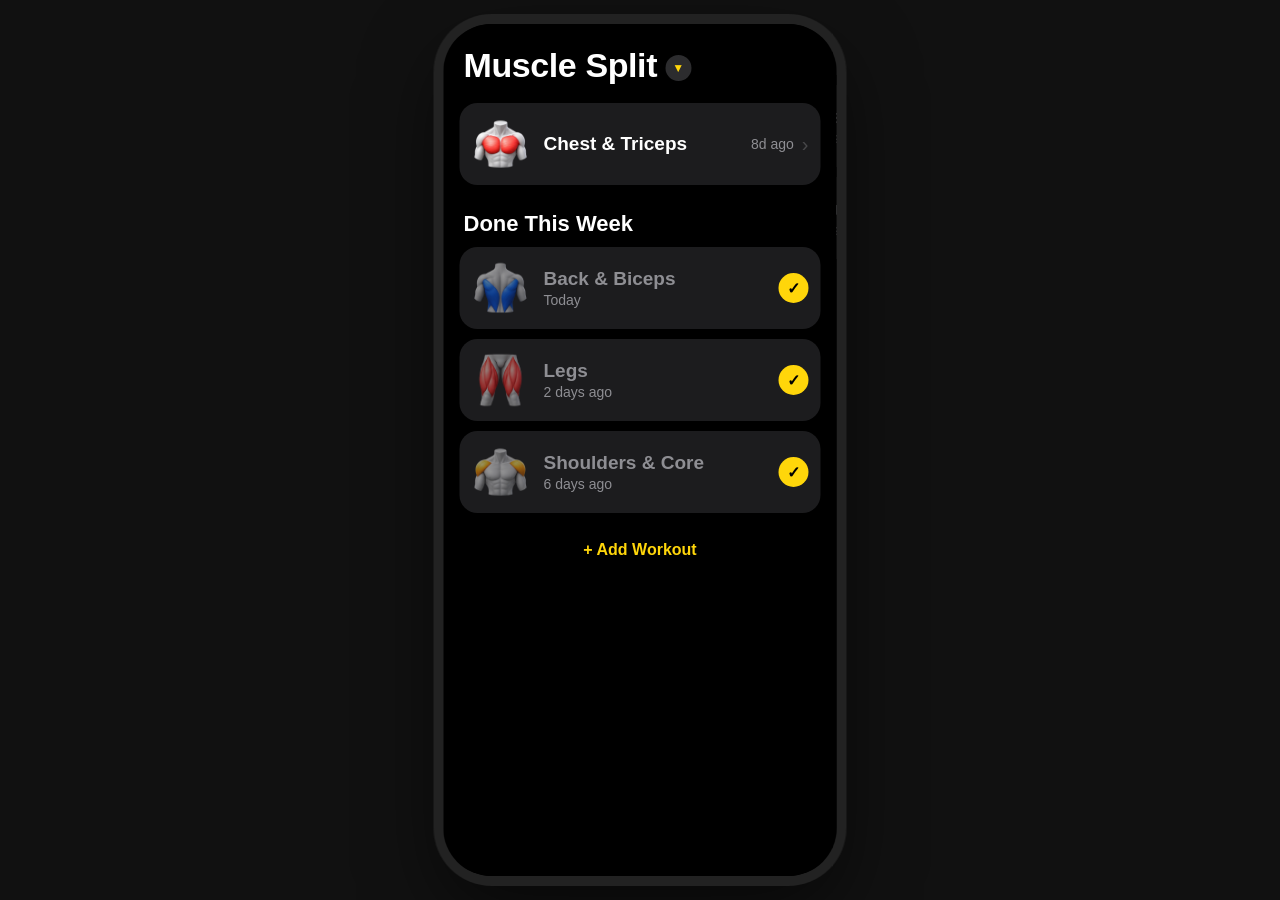
==== index.html @ fd0bdfd0 "Hide Best Set on exercise profile when there are no sets" ====
<!doctype html>
<html lang="en">
<head>
<meta charset="utf-8">
<meta name="viewport" content="width=device-width,initial-scale=1,maximum-scale=1,user-scalable=no,viewport-fit=cover">
<meta name="apple-mobile-web-app-capable" content="yes">
<meta name="mobile-web-app-capable" content="yes">
<meta name="apple-mobile-web-app-status-bar-style" content="black-translucent">
<meta name="apple-mobile-web-app-title" content="Lift">
<meta name="theme-color" content="#000000">
<meta name="format-detection" content="telephone=no">
<title>Lift · Prototype</title>
<link rel="apple-touch-icon" href="icon-180.png">
<link rel="icon" type="image/png" href="icon-192.png">
<link rel="manifest" href="manifest.webmanifest">
<link rel="stylesheet" href="app.css?v=16">
</head>
<body>
<div id="app"></div>
<script src="core.js?v=25"></script>
<script src="app.js?v=17"></script>
</body>
</html>
---- app.css ----
:root{--acc:#ffd60a;--acc15:rgba(255,214,10,.15);--gray:#8e8e93;--card:#1c1c1e;--pill:#2c2c2e;--sep:#38383a;
--sat:env(safe-area-inset-top,0px);--sab:env(safe-area-inset-bottom,0px);--ease:cubic-bezier(.32,.72,0,1)}
html.sim{--sat:54px;--sab:30px}
*{box-sizing:border-box;-webkit-tap-highlight-color:transparent;-webkit-touch-callout:none}
html,body{margin:0;height:100%;background:#000;overflow:hidden;overscroll-behavior:none}
body{font-family:-apple-system,"SF Pro Rounded","SF Pro Display",BlinkMacSystemFont,"Helvetica Neue",Helvetica,Arial,sans-serif;color:#fff;
-webkit-user-select:none;user-select:none;touch-action:manipulation;-webkit-text-size-adjust:100%;-webkit-font-smoothing:antialiased}
input{font:inherit;color:#fff;-webkit-user-select:text;user-select:text;border:0;outline:0;background:transparent;width:100%}
input::placeholder{color:#636366}
#app{position:fixed;inset:0;overflow:hidden;background:#000}
@media (min-width:600px){
  html{--sat:54px;--sab:30px}
  body{background:#111}
  #app{inset:auto;left:50%;top:50%;width:393px;height:852px;transform:translate(-50%,-50%);border-radius:48px;box-shadow:0 0 0 10px #222,0 30px 80px rgba(0,0,0,.6)}
}
[data-a]{cursor:pointer}
.tapf:active,[data-a].fade:active{opacity:.55}
.layer{position:absolute;inset:0;background:#000;overflow:hidden;display:flex;flex-direction:column;will-change:transform}
.layer.push{transform:translateX(100%);transition:transform .42s var(--ease);box-shadow:-10px 0 30px rgba(0,0,0,.5)}
.layer.push.in{transform:none}
.layer.under{transform:translateX(-28%)!important;transition:transform .42s var(--ease)}
.layer.under>.shade{opacity:1}
.layer.back{transition:transform .42s var(--ease)}
.shade{position:absolute;inset:0;background:rgba(0,0,0,.45);opacity:0;pointer-events:none;transition:opacity .42s var(--ease);z-index:50}
.layer.full{transform:translateY(100%);transition:transform .45s var(--ease)}
.layer.full.in{transform:none}
.layer.sheetL,.layer.menuL,.layer.actL{background:transparent}
.dim{position:absolute;inset:0;background:rgba(0,0,0,.6);opacity:0;transition:opacity .35s var(--ease)}
.in>.dim{opacity:1}
.sheet{position:absolute;left:0;right:0;bottom:0;background:var(--card);border-radius:22px 22px 0 0;padding:8px 16px calc(var(--sab) + 22px);
transform:translateY(100%);transition:transform .42s var(--ease);display:flex;flex-direction:column;max-height:calc(100% - var(--sat) - 10px)}
.sheet.tall{top:calc(var(--sat) + 10px)}
.in>.sheet{transform:none}
.sheet.drag{transition:none}
.sbody{flex:1;overflow-y:auto;-webkit-overflow-scrolling:touch;margin:0 -16px;padding:0 16px;overscroll-behavior:contain}
.grab{width:36px;height:5px;border-radius:3px;background:#48484a;margin:0 auto 12px;flex-shrink:0}
.sh{display:flex;justify-content:space-between;align-items:center;font-size:17px;padding:0 4px;flex-shrink:0;min-height:30px}
.sh .c,.sh .d{color:var(--acc);min-width:60px}.sh .d{font-weight:700;text-align:right}.sh .d.off{opacity:.4;pointer-events:none}
.sh .tt{font-weight:700;font-size:18px;text-align:center;flex:1;white-space:nowrap;overflow:hidden;text-overflow:ellipsis;padding:0 6px}
.scroll{flex:1;overflow-y:auto;overflow-x:hidden;-webkit-overflow-scrolling:touch;overscroll-behavior-y:contain}
.wrap{padding:8px 16px 0}
.top{font-size:15px;font-weight:600;color:var(--acc);letter-spacing:.2px;text-transform:uppercase;margin:6px 4px 2px}
.dd{display:inline-flex;align-items:center;gap:8px;font-size:34px;font-weight:800;margin:0 4px 18px;letter-spacing:-.4px}
.dd .chev{width:26px;height:26px;border-radius:13px;background:var(--pill);display:flex;align-items:center;justify-content:center;font-size:12px;color:var(--acc);margin-top:4px;flex-shrink:0}
.sub{color:var(--gray);font-size:15px;margin:2px 4px 18px}
.w{background:var(--card);border-radius:18px;padding:12px;margin-bottom:10px;display:flex;align-items:center;gap:14px;transition:transform .15s,opacity .15s}
.w:active{transform:scale(.98);opacity:.85}
.ic{width:58px;height:58px;border-radius:14px;flex-shrink:0;background:transparent center/contain no-repeat}
.t{flex:1;min-width:0}.n{font-size:19px;font-weight:700}.m{font-size:14px;color:var(--gray);margin-top:2px}
.last{font-size:14px;color:var(--gray);display:flex;align-items:center;gap:8px;white-space:nowrap}.last b{color:#48484a;font-size:20px;font-weight:400}
h2{font-size:22px;font-weight:800;margin:26px 4px 10px}
.done .ic{opacity:.55}.done .n{color:var(--gray)}
.chk{width:30px;height:30px;border-radius:15px;background:var(--acc);color:#000;font-size:16px;font-weight:900;display:flex;align-items:center;justify-content:center;flex-shrink:0}
.empty{color:var(--gray);text-align:center;padding:26px 10px;font-size:15px;background:var(--card);border-radius:18px}
.addw{color:var(--acc);font-size:16px;font-weight:600;text-align:center;padding:18px 0 8px}
.alldone{background:var(--card);border-radius:18px;padding:18px;text-align:center;color:var(--gray);font-size:15px}.alldone b{display:block;color:#fff;font-size:18px;margin-bottom:4px}
/* menu */
.menu{position:absolute;left:16px;width:260px;background:var(--pill);border-radius:14px;overflow:hidden;box-shadow:0 20px 60px rgba(0,0,0,.6);
transform-origin:20% 0;transform:scale(.6);opacity:0;transition:transform .3s var(--ease),opacity .2s}
.in>.menu{transform:none;opacity:1}
.menu .mi{padding:14px 16px;font-size:17px;border-bottom:.5px solid #3a3a3c;display:flex;justify-content:space-between;align-items:center}
.menu .mi:active{background:#3a3a3c}.menu .mi.acc{color:var(--acc)}.menu .mi .ck2{color:var(--acc)}
.menu .mi.sm{font-size:13px;color:#636366;justify-content:center;padding:10px;border:0;border-top:6px solid #1c1c1e}
/* nav */
.nav{display:flex;justify-content:space-between;align-items:center;padding:calc(var(--sat) + 6px) 16px 0;font-size:17px;color:var(--acc);min-height:44px;flex-shrink:0}
.nav .b{font-size:17px;display:flex;align-items:center;gap:4px;max-width:70%;white-space:nowrap;overflow:hidden}.nav .b span{font-size:30px;line-height:1;margin-top:-4px;font-weight:300}
.nav .done{font-weight:700}
.hero{display:flex;flex-direction:column;align-items:center;margin:10px 0 18px}
.hero .big{width:96px;height:96px;border-radius:22px;background:transparent center/contain no-repeat}
.hero .ttl{font-size:28px;font-weight:800;margin-top:10px;letter-spacing:-.3px;text-align:center;padding:0 16px}
.hero .meta{color:var(--gray);font-size:15px;margin-top:4px}
.list{background:var(--card);border-radius:18px;margin:0 16px;overflow:hidden}
.ex{display:flex;align-items:center;gap:12px;padding:11px 14px;border-bottom:.5px solid var(--sep);background:var(--card);position:relative}.ex:last-child{border:0}
.ex .ic{width:44px;height:44px;border-radius:10px}
.ex .n{font-size:17px;font-weight:600;white-space:nowrap;overflow:hidden;text-overflow:ellipsis}.ex .m{font-size:14px;color:var(--gray);margin-top:2px;white-space:nowrap;overflow:hidden;text-overflow:ellipsis}
.sect{font-size:13px;color:var(--gray);text-transform:uppercase;letter-spacing:.3px;margin:0 30px 8px}
.tg{display:flex;align-items:center;justify-content:space-between;margin:0 30px 8px}
.tg .sect{margin:0}.tg .nw{margin-left:auto}.nw{font-size:12px;font-weight:800;color:#000;background:var(--acc);padding:3px 8px;border-radius:8px;letter-spacing:.4px}
.ex .tv{font-size:16px;font-weight:700;margin-top:3px;font-variant-numeric:tabular-nums;white-space:nowrap}.ex .tv b{color:var(--acc)}.ex .tv.pl{color:#c7c7cc}
.chip{background:var(--acc15);color:var(--acc);font-size:13px;font-weight:700;padding:5px 9px;border-radius:9px;white-space:nowrap;flex-shrink:0}
.chip.g{background:var(--pill);color:var(--gray)}
.bottombar{position:absolute;left:0;right:0;bottom:0;padding:24px 16px calc(var(--sab) + 12px);background:linear-gradient(transparent,#000 40%);pointer-events:none}
.bottombar>*{pointer-events:auto}
.start{height:56px;border-radius:28px;background:var(--acc);color:#000;font-size:19px;font-weight:800;display:flex;align-items:center;justify-content:center;gap:8px;transition:transform .15s}
.start:active{transform:scale(.97);opacity:.85}
.start.ghost{background:var(--pill);color:var(--acc)}
.spacer{height:calc(var(--sab) + 110px)}
.emptyl{padding:22px 14px;color:var(--gray);text-align:center;font-size:15px}
/* edit */
.badge{position:relative;overflow:hidden}.badge:after{content:"Edit";position:absolute;bottom:0;left:0;right:0;height:24px;background:rgba(0,0,0,.55);color:#fff;font-size:12px;font-weight:600;display:flex;align-items:center;justify-content:center}
.field{margin:14px 16px 0;width:calc(100% - 32px);background:var(--card);border-radius:12px;padding:12px 14px;font-size:22px;font-weight:700;text-align:center}
.minus{width:22px;height:22px;border-radius:11px;background:#ff3b30;color:#fff;font-weight:900;display:flex;align-items:center;justify-content:center;font-size:18px;line-height:1;flex-shrink:0;transition:transform .2s}
.minus.rot{transform:rotate(-90deg)}
.pill{background:var(--pill);border-radius:9px;padding:6px 10px;font-size:15px;font-weight:600;color:#fff;white-space:nowrap;flex-shrink:0}
.grip{color:#636366;font-size:22px;padding:6px 2px 6px 8px;margin:-6px -4px -6px 0;touch-action:none;flex-shrink:0}
.delb{background:#ff3b30;color:#fff;font-weight:600;font-size:15px;padding:7px 12px;border-radius:9px;flex-shrink:0}
.add{display:flex;align-items:center;gap:12px;padding:14px;color:var(--acc);font-size:17px;font-weight:600}
.plus{width:22px;height:22px;border-radius:11px;background:var(--acc);color:#000;font-weight:900;display:flex;align-items:center;justify-content:center;font-size:18px;flex-shrink:0}
.del{text-align:center;color:#ff453a;font-size:17px;margin:22px 0 0;padding:8px}
.rowv{display:flex;justify-content:space-between;align-items:center;padding:14px;font-size:17px}.rowv .v{color:var(--gray)}
.dragging{z-index:5;box-shadow:0 10px 30px rgba(0,0,0,.6);background:#2c2c2e!important;transition:none!important}
.shift{transition:transform .2s var(--ease)}
/* wheels */
.wheels{position:relative;display:flex;justify-content:center;align-items:center;gap:14px;margin-top:44px;height:200px;flex-shrink:0}
.band{position:absolute;left:0;right:0;top:50%;height:40px;transform:translateY(-50%);background:var(--pill);border-radius:10px;pointer-events:none}
.col{position:relative;text-align:center;width:70px;height:200px}
.col .lab{font-size:13px;color:var(--gray);text-transform:uppercase;letter-spacing:.3px;position:absolute;top:-26px;left:-10px;right:-10px;white-space:nowrap}
.wh{height:200px;overflow-y:scroll;scroll-snap-type:y mandatory;-webkit-overflow-scrolling:touch;scrollbar-width:none;position:relative;
-webkit-mask-image:linear-gradient(transparent,#000 30%,#000 70%,transparent);mask-image:linear-gradient(transparent,#000 30%,#000 70%,transparent)}
.wh::-webkit-scrollbar{display:none}
.wh .pad{height:80px}
.wh .v{height:40px;line-height:40px;font-size:22px;color:#636366;scroll-snap-align:center;transition:color .1s}.wh .v.s{color:#fff;font-size:26px;font-weight:700}
.x{position:relative;font-size:24px;font-weight:700;color:var(--gray)}
.vary{text-align:center;color:var(--gray);font-size:15px;margin-top:22px}.vary span{color:var(--acc)}
.setl{background:var(--pill);border-radius:14px;margin-top:18px;overflow:hidden}
.sr{display:flex;align-items:center;justify-content:space-between;padding:12px 14px;border-bottom:.5px solid #3a3a3c;font-size:17px}.sr:last-child{border:0}
.sr .k{color:var(--gray);width:56px}.sr .rv{flex:1;font-weight:700;font-size:19px}.sr .rv small{color:var(--gray);font-weight:500;font-size:14px;margin-left:4px}
.stp{display:flex;background:#3a3a3c;border-radius:9px;overflow:hidden;flex-shrink:0}.stp div{width:44px;height:32px;display:flex;align-items:center;justify-content:center;font-size:20px;color:#fff}.stp div:first-child{border-right:.5px solid #545458}.stp div:active{background:#545458}
.addset{color:var(--acc);font-weight:600;font-size:17px;padding:12px 14px;display:flex;justify-content:space-between}.addset .rm{color:#ff453a}
/* groups */
.seg{display:flex;background:var(--pill);border-radius:10px;padding:2px;margin:18px 0 14px;flex-shrink:0}.seg div{flex:1;text-align:center;padding:7px 0;font-size:14px;font-weight:600;color:#fff;border-radius:8px;transition:background .2s}.seg .on{background:#636366}
.seg.y{border-radius:11px;padding:3px;margin:0}.seg.y div{padding:9px 0;font-size:15px;border-radius:9px}.seg.y .on{background:var(--acc);color:#000}
.grp{background:var(--pill);border-radius:14px;overflow:hidden;margin-bottom:12px}
.gr{display:flex;align-items:center;justify-content:space-between;padding:11px 14px;border-bottom:.5px solid #3a3a3c;font-size:17px;min-height:48px;gap:10px}.gr:last-child{border:0}
.gr .v2{display:flex;align-items:center;gap:10px;font-weight:700}
.gr .sel,.gr .v{color:var(--gray);font-weight:500;text-align:right}
.gr .tk{color:var(--acc);font-weight:800}
.gr.ro span:last-child{color:#fff;font-weight:600}
.hint{font-size:13px;color:var(--gray);margin:2px 6px 0;line-height:1.35}.hint b{color:#fff;font-weight:600}
.gl{font-size:13px;color:var(--gray);text-transform:uppercase;letter-spacing:.3px;margin:14px 6px 6px}
/* icon grid */
.grid{display:grid;grid-template-columns:repeat(4,1fr);gap:12px 10px;margin-top:20px;padding-bottom:10px}
.cell{text-align:center}.cell .im{width:70px;height:70px;border-radius:16px;margin:0 auto;background:transparent center/contain no-repeat;border:3px solid transparent}
.cell.on .im{border-color:var(--acc);box-shadow:0 0 0 2px #1c1c1e inset}
.cell .lb{font-size:11.5px;color:var(--gray);margin-top:4px;font-weight:600}.cell.on .lb{color:var(--acc)}
/* add exercise */
.srch{margin-top:16px;background:var(--pill);border-radius:11px;padding:8px 12px;color:var(--gray);font-size:17px;display:flex;gap:8px;align-items:center;flex-shrink:0}
.srch input{font-size:17px}.srch .clr{color:#636366;font-size:16px}
.chips,.chips2{display:flex;gap:8px;margin:12px -16px 6px -16px;padding:0 16px;overflow-x:auto;white-space:nowrap;scrollbar-width:none;flex-shrink:0}
.chips::-webkit-scrollbar,.chips2::-webkit-scrollbar{display:none}
.chips span{background:var(--pill);padding:7px 13px;border-radius:16px;font-size:14px;font-weight:600;flex-shrink:0}.chips .on{background:var(--acc);color:#000}
.chips2{margin-top:0;margin-bottom:4px}
.chips2 span{border:1px solid #3a3a3c;padding:5px 11px;border-radius:14px;font-size:13px;font-weight:600;color:#c7c7cc;flex-shrink:0}.chips2 .on{border-color:var(--acc);color:var(--acc)}
.el{background:var(--pill);border-radius:14px;overflow:hidden}
.er{display:flex;align-items:center;gap:12px;padding:7px 12px;border-bottom:.5px solid #3a3a3c}.er:last-child{border:0}
.er:active{background:#3a3a3c}
.er .im{width:40px;height:40px;border-radius:9px;background:transparent center/contain no-repeat;flex-shrink:0}
.er .nm{flex:1;font-size:16px;font-weight:600;min-width:0}.er .nm small{display:block;font-size:13px;color:var(--gray);font-weight:500;margin-top:1px}
.ad{width:28px;height:28px;border-radius:14px;border:2px solid #48484a;color:var(--gray);font-weight:900;display:flex;align-items:center;justify-content:center;font-size:20px;flex-shrink:0;transition:all .15s}
.ad.on{border-color:var(--acc);color:var(--acc);font-size:15px}
.adw{padding:8px;margin:-8px}
.cust{color:var(--acc);font-weight:600;font-size:16px;text-align:center;margin-top:16px;padding:6px}
/* profile */
.pimg{width:200px;height:200px;border-radius:32px;margin:6px auto 0;background:transparent center/contain no-repeat;flex-shrink:0}
.pt{text-align:center;font-size:28px;font-weight:800;margin-top:14px;padding:0 16px}
.tags{display:flex;gap:6px;justify-content:center;margin-top:8px;flex-wrap:wrap;padding:0 16px}.tags span{background:var(--pill);padding:5px 11px;border-radius:12px;font-size:13px;font-weight:600;color:#c7c7cc}
.cards{display:flex;gap:10px;margin:20px 16px 0}.cd{flex:1;background:var(--card);border-radius:18px;padding:12px 14px}
.cd .l{font-size:13px;color:var(--gray);font-weight:600}.cd .v{font-size:24px;font-weight:800;margin-top:4px;color:var(--acc)}.cd .v small{font-size:14px;color:var(--gray)}
.hist .ex{padding:12px 14px}.hist .n{font-size:16px}.hist .m{margin:0;font-variant-numeric:tabular-nums}
.star{font-size:28px;color:#fff;line-height:1;padding:4px}.star.off{color:#636366}
/* custom ex */
.ph2{width:120px;height:120px;border-radius:26px;margin:16px auto 0;background:#1c1c1e center/cover no-repeat;flex-shrink:0;position:relative}
.nf{margin:16px 0 0;background:var(--pill);border-radius:12px;padding:12px 14px;font-size:20px;font-weight:700;text-align:center}
.nf input{text-align:center}
.ex2{display:flex;align-items:center;gap:12px;padding:10px 14px;border-bottom:.5px solid #3a3a3c;background:var(--pill);position:relative}.ex2:last-child{border:0}
.ex2 .im{width:44px;height:44px;border-radius:10px;background:transparent center/contain no-repeat;flex-shrink:0}.ex2 .nm{flex:1;font-size:17px;font-weight:600;min-width:0}.ex2 .nm small{display:block;font-size:13px;color:var(--gray);font-weight:500}
.gen{text-align:center;color:var(--gray);font-size:15px;margin-top:22px;padding:6px}.gen span{color:var(--acc)}
.q{font-size:17px;font-weight:700;margin:20px 4px 8px}
.intro{color:var(--gray);font-size:15px;text-align:center;margin:10px 20px 0}
.sheet .start{margin-top:26px;flex-shrink:0}
/* live */
.tb{display:flex;justify-content:space-between;align-items:center;padding:calc(var(--sat) + 6px) 16px 0;flex-shrink:0}
.endb{background:#3a1a1a;color:#ff453a;font-weight:700;font-size:15px;padding:7px 16px;border-radius:16px}
.tm{font-size:15px;color:var(--gray);font-weight:600}
.elab{font-size:13px;color:var(--gray);text-transform:uppercase;letter-spacing:.3px;margin:10px 22px -4px;font-weight:600}
.clock{font-size:56px;font-weight:800;color:var(--acc);font-variant-numeric:tabular-nums;margin:6px 20px 0;letter-spacing:-1px}
.wn{font-size:17px;color:var(--gray);margin:0 20px 16px;font-weight:600}
.cur{background:var(--card);border-radius:18px;margin:0 16px 10px;padding:14px}
.ch{display:flex;align-items:center;gap:12px;margin-bottom:10px}.ch .ic{width:44px;height:44px;border-radius:10px}
.ch .n{font-size:19px;font-weight:700}.ch .m{font-size:13px;color:var(--gray);margin-top:2px}
.st{display:flex;align-items:center;padding:4px 6px;border-radius:12px;font-size:17px;transition:background .2s}
.st .k{width:52px;color:var(--gray);font-weight:600}.st .val{flex:1;font-weight:700;font-variant-numeric:tabular-nums;padding:9px 0}.st .val small{color:var(--gray);font-weight:500;font-size:14px}
.st.on{background:var(--pill)}
.ckw{padding:6px;margin:-6px}
.ck{width:32px;height:32px;border-radius:16px;border:2px solid #48484a;transition:all .15s}
.ck.y{background:var(--acc);border-color:var(--acc);color:#000;font-weight:900;display:flex;align-items:center;justify-content:center;font-size:16px}
.ck.go{border-color:var(--acc)}
.ck:active{transform:scale(.88)}
.st.dn .val{color:var(--gray)}
.up{color:var(--acc);font-size:13px;font-weight:700;margin-left:6px}.dn2{color:#ff9f0a;font-size:13px;font-weight:700;margin-left:6px}
.acc{color:var(--acc)}
.row2{background:var(--card);border-radius:18px;margin:0 16px 10px;padding:12px 14px;display:flex;align-items:center;gap:12px}
.row2:active{opacity:.7}
.row2 .ic{width:40px;height:40px;border-radius:10px}.row2 .n{font-size:17px;font-weight:600}.row2 .m{font-size:13px;color:var(--gray);font-variant-numeric:tabular-nums}
.row2.fin .n{color:var(--gray)}.row2.fin .ic{opacity:.55}
.row2 .chk{width:26px;height:26px;font-size:14px}
.rest{position:absolute;left:16px;right:16px;bottom:calc(var(--sab) + 10px);height:64px;border-radius:20px;background:#1c1c1e;display:flex;align-items:center;padding:0 16px;gap:12px;overflow:hidden;
box-shadow:0 -6px 30px rgba(0,0,0,.7);transform:translateY(140%);transition:transform .4s var(--ease);border:.5px solid #2c2c2e}
.rest.on{transform:none}
.rest .bar{position:absolute;left:0;top:0;bottom:0;width:100%;background:rgba(255,214,10,.14);transition:width .25s linear}
.rest .rl{position:relative;flex:1;font-size:15px;color:var(--gray);font-weight:600}.rest .rl b{display:block;color:#fff;font-size:24px;font-variant-numeric:tabular-nums}
.rest .sk{position:relative;background:#2c2c2e;padding:8px 14px;border-radius:14px;font-weight:600;font-size:15px}
.big2{display:flex;gap:12px;margin-top:22px}
.bx{flex:1;background:var(--pill);border-radius:16px;padding:12px 10px 14px;text-align:center}
.bx .l{font-size:13px;color:var(--gray);text-transform:uppercase;letter-spacing:.3px}
.bx .num{font-size:44px;font-weight:800;font-variant-numeric:tabular-nums;margin:4px 0}.bx .num small{font-size:17px;color:var(--gray);font-weight:600}
.bx .pm{display:flex;gap:8px;justify-content:center}.bx .pm div{width:56px;height:38px;border-radius:12px;background:#3a3a3c;display:flex;align-items:center;justify-content:center;font-size:22px}.bx .pm div:active{background:#545458}
.bx .was{font-size:13px;color:var(--acc);font-weight:600;margin-top:8px;min-height:16px}.bx .was.same{color:var(--gray)}
.log{margin-top:18px;height:54px;border-radius:27px;background:var(--acc);color:#000;font-size:18px;font-weight:800;display:flex;align-items:center;justify-content:center;flex-shrink:0}
.log:active{opacity:.8}
/* action sheet */
.act{position:absolute;left:8px;right:8px;bottom:calc(var(--sab) + 8px);transform:translateY(120%);transition:transform .38s var(--ease)}
.in>.act{transform:none}
.act .ag{background:rgba(44,44,46,.97);border-radius:14px;overflow:hidden;margin-bottom:8px}
.act .ah{padding:14px 16px;text-align:center;color:var(--gray);font-size:13px;border-bottom:.5px solid #48484a;line-height:1.35}.act .ah b{display:block;font-size:14px;color:#c7c7cc;margin-bottom:2px}
.act .ab{padding:17px;text-align:center;font-size:19px;color:var(--acc);border-bottom:.5px solid #48484a}.act .ab:last-child{border:0}
.act .ab:active{background:#3a3a3c}.act .ab.red{color:#ff453a}.act .ab.bold{font-weight:700}.act .ab.dis{color:#48484a;pointer-events:none}
.act .ab.cancel{font-weight:700;background:#2c2c2e;border-radius:14px}
.toast{position:absolute;left:50%;top:calc(var(--sat) + 10px);transform:translate(-50%,-150%);background:#2c2c2e;color:#fff;padding:10px 16px;border-radius:20px;font-size:15px;font-weight:600;z-index:999;transition:transform .4s var(--ease);white-space:nowrap;box-shadow:0 10px 30px rgba(0,0,0,.5)}
.toast.on{transform:translate(-50%,0)}.toast b{color:var(--acc)}
.layer.fadeL{opacity:0;transition:opacity .25s ease}.layer.fadeL.in{opacity:1}
.plan-top{padding-top:calc(var(--sat) + 22px)}
.ph2 input{position:absolute;inset:0;opacity:0}
.ph2:after{content:"Change";position:absolute;bottom:0;left:0;right:0;height:26px;background:rgba(0,0,0,.55);color:#fff;font-size:12px;font-weight:600;display:flex;align-items:center;justify-content:center;border-radius:0 0 26px 26px}
.sheet .sbody .start{margin-top:22px}
.ex .t{min-width:0}
.hint.c{text-align:center;margin-top:10px}
.live-done{margin:6px 16px 10px;text-align:center;color:var(--gray);font-size:15px}
.ex.ed .n{white-space:normal;font-size:16px;line-height:1.2;overflow-wrap:anywhere}
.ex.ed .m{white-space:normal;font-size:13px;line-height:1.2}
.ex.ed .pill{flex-shrink:0}

/* target list: one card, taller rows */
.list.tgt .ex{padding:16px;gap:14px}
.list.tgt .ex .ic{width:56px;height:56px;border-radius:13px}
.list.tgt .ex .n{font-size:18px}
.list.tgt .ex .tv{font-size:16px;margin-top:6px;color:var(--gray);font-weight:400}.list.tgt .ex .tv b{font-weight:600}

/* exercise demo video (profile) */
.pimg{position:relative}
.pimg video{position:absolute;inset:0;width:100%;height:100%;opacity:0;pointer-events:none;z-index:0}
.pimg canvas.dcv{position:absolute;inset:0;width:100%;height:100%;opacity:0;pointer-events:none;background:transparent;z-index:1;-webkit-touch-callout:none;-webkit-user-select:none;user-select:none}
.pimg.playing{background-image:none!important}
.pimg.playing canvas.dcv{opacity:1;pointer-events:auto;cursor:pointer}
.dplay{position:absolute;right:8px;bottom:8px;width:36px;height:36px;border-radius:50%;background:rgba(60,60,64,.62);-webkit-backdrop-filter:blur(14px);backdrop-filter:blur(14px);display:flex;align-items:center;justify-content:center;cursor:pointer;z-index:3;pointer-events:auto;touch-action:manipulation;-webkit-tap-highlight-color:transparent;transition:transform .12s,background .12s}
.dplay:active{transform:scale(.9);background:rgba(90,90,94,.7)}
.dplay svg{width:18px;height:18px;fill:#fff;pointer-events:none}
.dplay .i-pause{display:none}
.pimg.playing .dplay .i-play{display:none}.pimg.playing .dplay .i-pause{display:block}
.dplay .i-play{margin-left:2px}
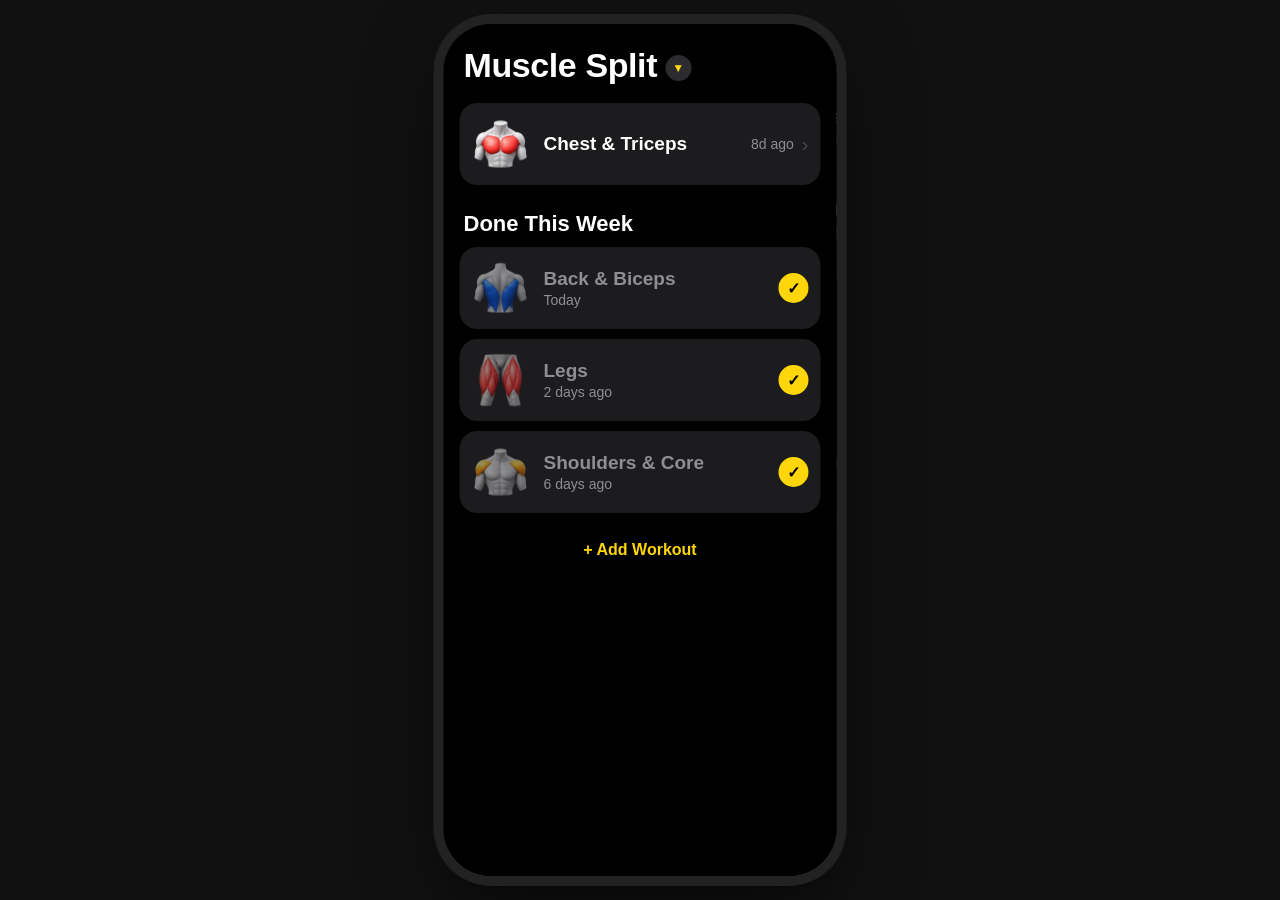
==== commit ea3dd255: "Shorten empty history text to 'No history yet'" ====
--- a/index.html
+++ b/index.html
@@ -18,6 +18,6 @@
 <body>
 <div id="app"></div>
 <script src="core.js?v=25"></script>
-<script src="app.js?v=17"></script>
+<script src="app.js?v=18"></script>
 </body>
 </html>
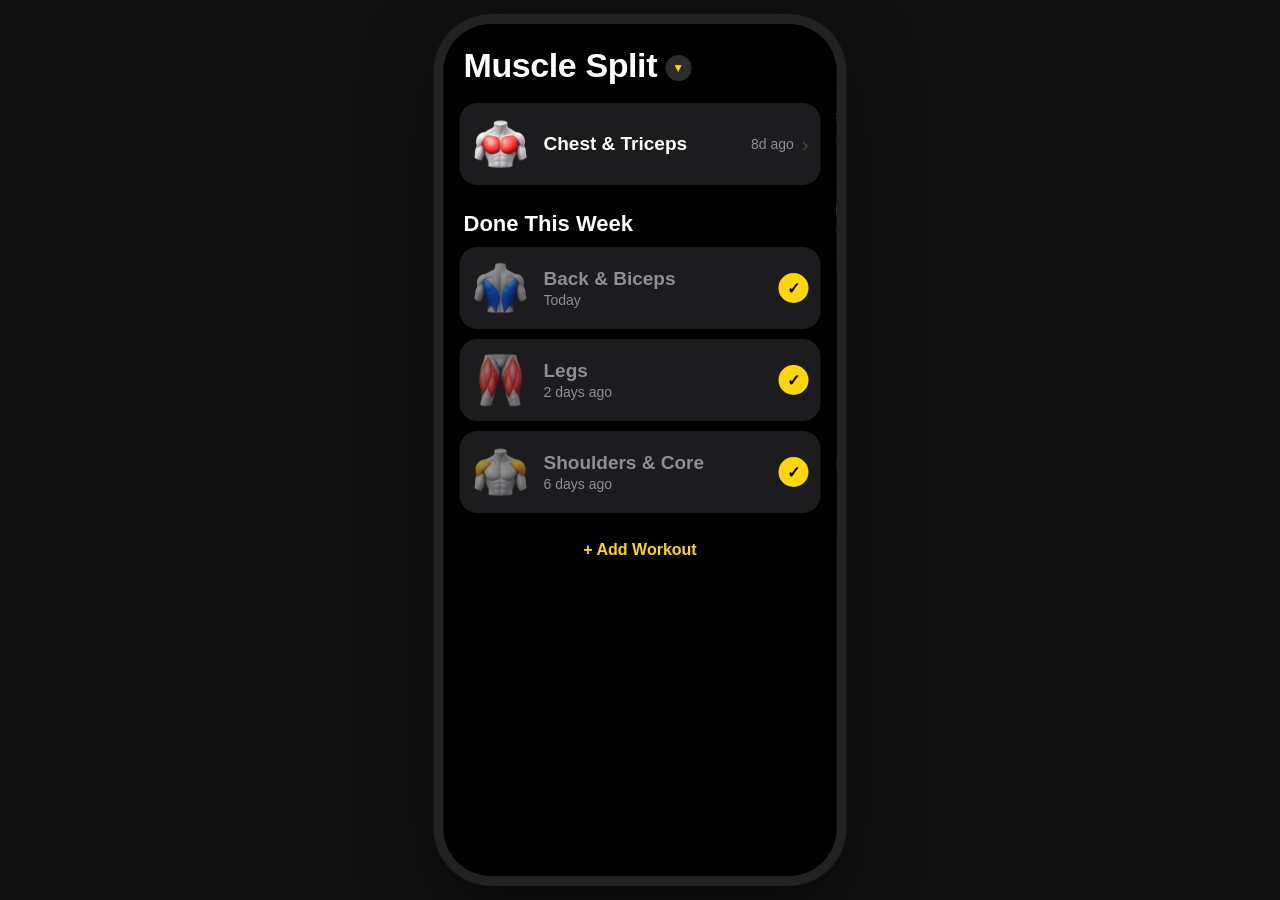
==== commit ce5ee25b: "Rename Target to Goal" ====
--- a/index.html
+++ b/index.html
@@ -18,6 +18,6 @@
 <body>
 <div id="app"></div>
 <script src="core.js?v=25"></script>
-<script src="app.js?v=18"></script>
+<script src="app.js?v=19"></script>
 </body>
 </html>
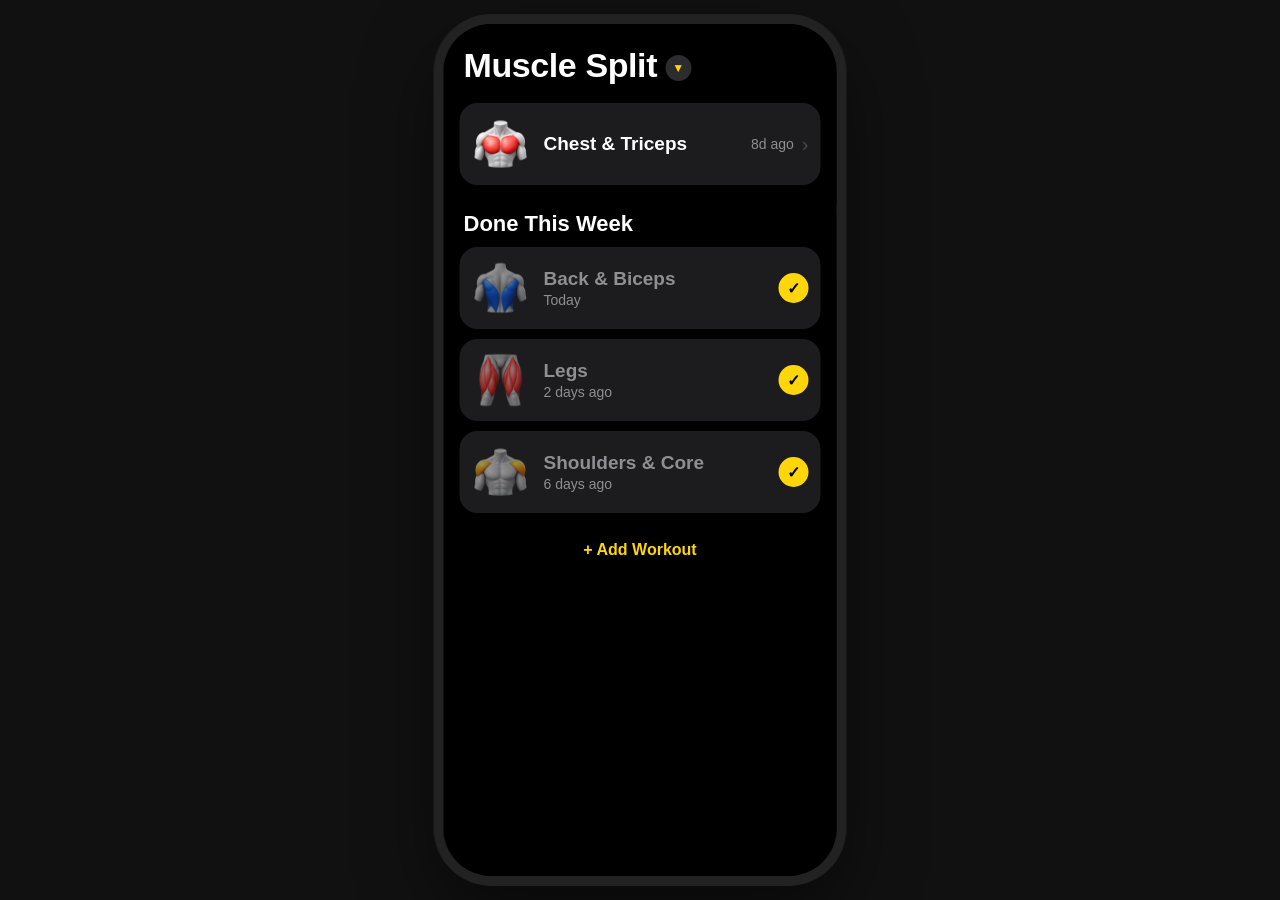
==== commit 54073d6f: "Done row + View Log edit mode; GOAL badge on done workouts" ====
--- a/index.html
+++ b/index.html
@@ -13,11 +13,11 @@
 <link rel="apple-touch-icon" href="icon-180.png">
 <link rel="icon" type="image/png" href="icon-192.png">
 <link rel="manifest" href="manifest.webmanifest">
-<link rel="stylesheet" href="app.css?v=16">
+<link rel="stylesheet" href="app.css?v=17">
 </head>
 <body>
 <div id="app"></div>
-<script src="core.js?v=25"></script>
-<script src="app.js?v=19"></script>
+<script src="core.js?v=26"></script>
+<script src="app.js?v=20"></script>
 </body>
 </html>
--- a/app.css
+++ b/app.css
@@ -248,3 +248,8 @@
 .dplay .i-pause{display:none}
 .pimg.playing .dplay .i-play{display:none}.pimg.playing .dplay .i-pause{display:block}
 .dplay .i-play{margin-left:2px}
+.grp.dnrow{margin:0 16px 18px}
+.dl{display:flex;align-items:center;gap:10px;font-weight:600}.dl .chk{width:22px;height:22px;font-size:12px}
+.tb.lg,.tbar.lg{display:grid;grid-template-columns:1fr auto 1fr;align-items:center}
+.lg .tm{color:#fff;font-size:17px;font-weight:700}.lg .fade{color:var(--acc);font-size:17px}.lg .logd{justify-self:end;font-weight:700}
+.elab.lg{margin:16px 22px 12px}
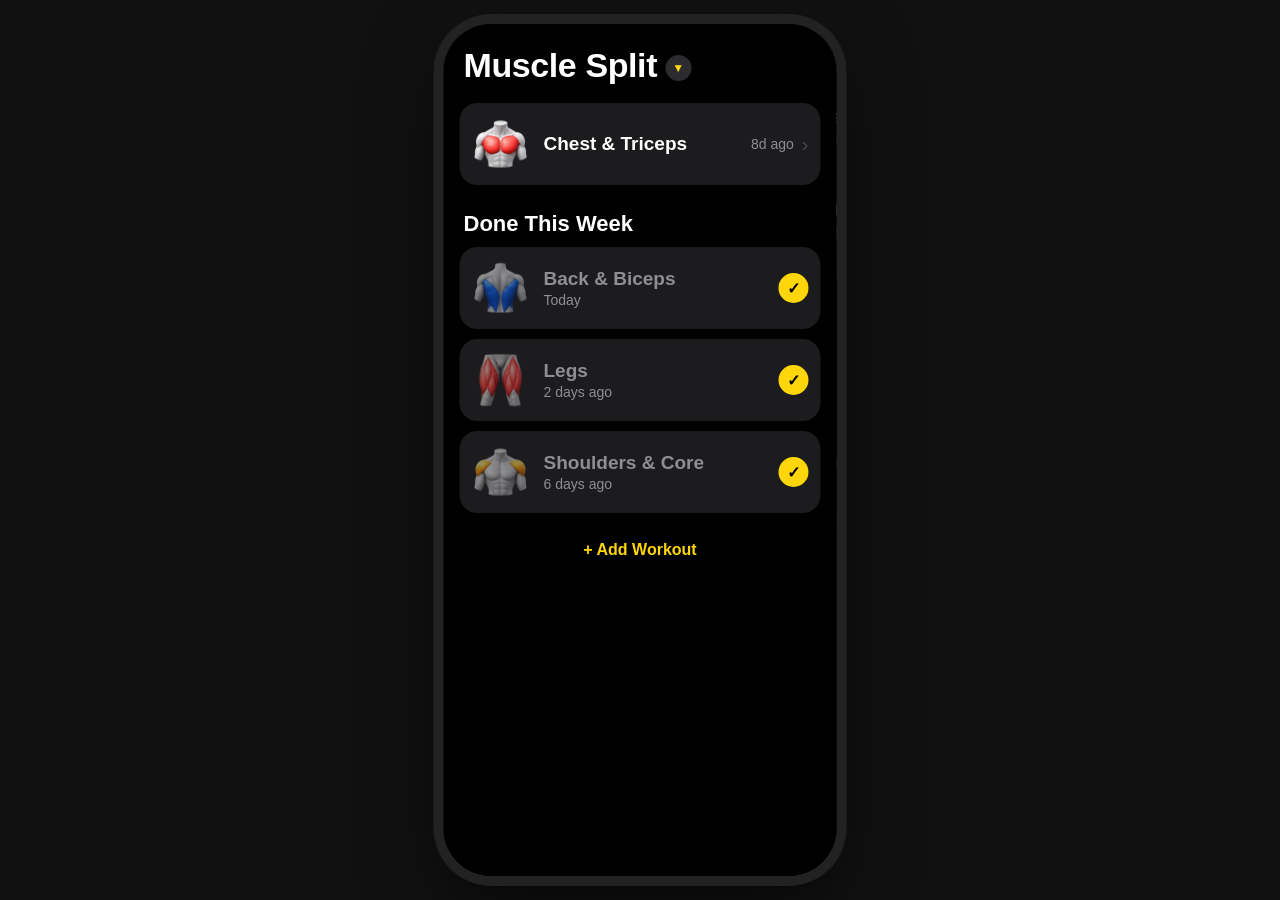
==== commit 9b162ef5: "Make Done row more subtle and muted" ====
--- a/index.html
+++ b/index.html
@@ -13,7 +13,7 @@
 <link rel="apple-touch-icon" href="icon-180.png">
 <link rel="icon" type="image/png" href="icon-192.png">
 <link rel="manifest" href="manifest.webmanifest">
-<link rel="stylesheet" href="app.css?v=17">
+<link rel="stylesheet" href="app.css?v=18">
 </head>
 <body>
 <div id="app"></div>
--- a/app.css
+++ b/app.css
@@ -248,8 +248,8 @@
 .dplay .i-pause{display:none}
 .pimg.playing .dplay .i-play{display:none}.pimg.playing .dplay .i-pause{display:block}
 .dplay .i-play{margin-left:2px}
-.grp.dnrow{margin:0 16px 18px}
-.dl{display:flex;align-items:center;gap:10px;font-weight:600}.dl .chk{width:22px;height:22px;font-size:12px}
+.grp.dnrow{margin:0 16px 18px;background:#141416}.dnrow .gr{min-height:40px;padding:9px 14px;font-size:15px;border-bottom:0}
+.dl{display:flex;align-items:center;gap:8px;font-weight:400;color:var(--gray)}.dl .chk{width:auto;height:auto;background:none;color:var(--gray);font-size:13px;font-weight:700}.dnrow .v{color:#636366}
 .tb.lg,.tbar.lg{display:grid;grid-template-columns:1fr auto 1fr;align-items:center}
 .lg .tm{color:#fff;font-size:17px;font-weight:700}.lg .fade{color:var(--acc);font-size:17px}.lg .logd{justify-self:end;font-weight:700}
 .elab.lg{margin:16px 22px 12px}
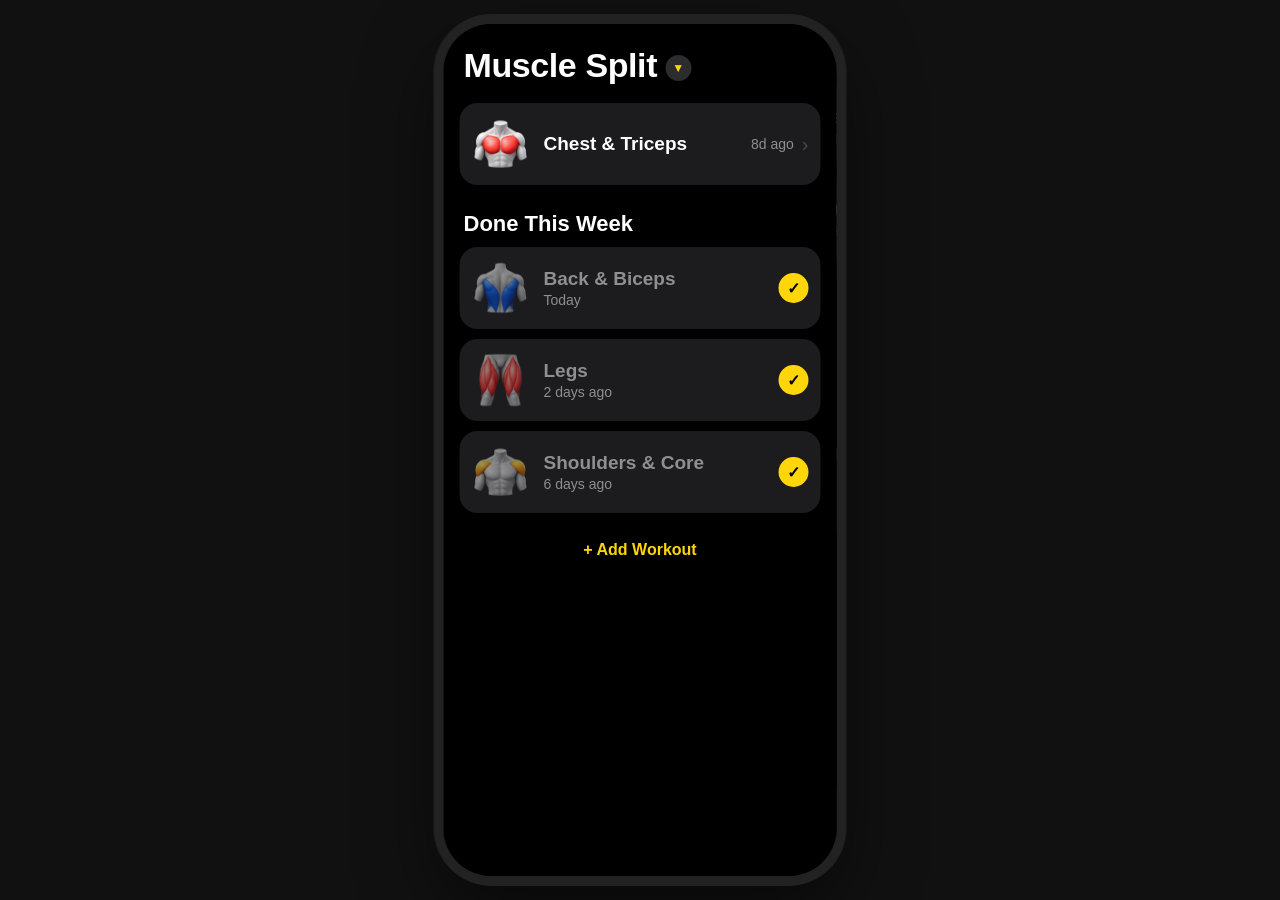
==== commit 3c9988a4: "Finished exercises: check mark in rows and sorted to the bottom (live + log edit)" ====
--- a/index.html
+++ b/index.html
@@ -17,7 +17,7 @@
 </head>
 <body>
 <div id="app"></div>
-<script src="core.js?v=26"></script>
-<script src="app.js?v=20"></script>
+<script src="core.js?v=28"></script>
+<script src="app.js?v=22"></script>
 </body>
 </html>
--- a/app.css
+++ b/app.css
@@ -192,8 +192,8 @@
 .row2{background:var(--card);border-radius:18px;margin:0 16px 10px;padding:12px 14px;display:flex;align-items:center;gap:12px}
 .row2:active{opacity:.7}
 .row2 .ic{width:40px;height:40px;border-radius:10px}.row2 .n{font-size:17px;font-weight:600}.row2 .m{font-size:13px;color:var(--gray);font-variant-numeric:tabular-nums}
-.row2.fin .n{color:var(--gray)}.row2.fin .ic{opacity:.55}
-.row2 .chk{width:26px;height:26px;font-size:14px}
+.row2.fin .n{color:#aeaeb2}.row2.fin .ic{opacity:.55}
+.row2 .chk{width:22px;height:22px;font-size:12px}
 .rest{position:absolute;left:16px;right:16px;bottom:calc(var(--sab) + 10px);height:64px;border-radius:20px;background:#1c1c1e;display:flex;align-items:center;padding:0 16px;gap:12px;overflow:hidden;
 box-shadow:0 -6px 30px rgba(0,0,0,.7);transform:translateY(140%);transition:transform .4s var(--ease);border:.5px solid #2c2c2e}
 .rest.on{transform:none}
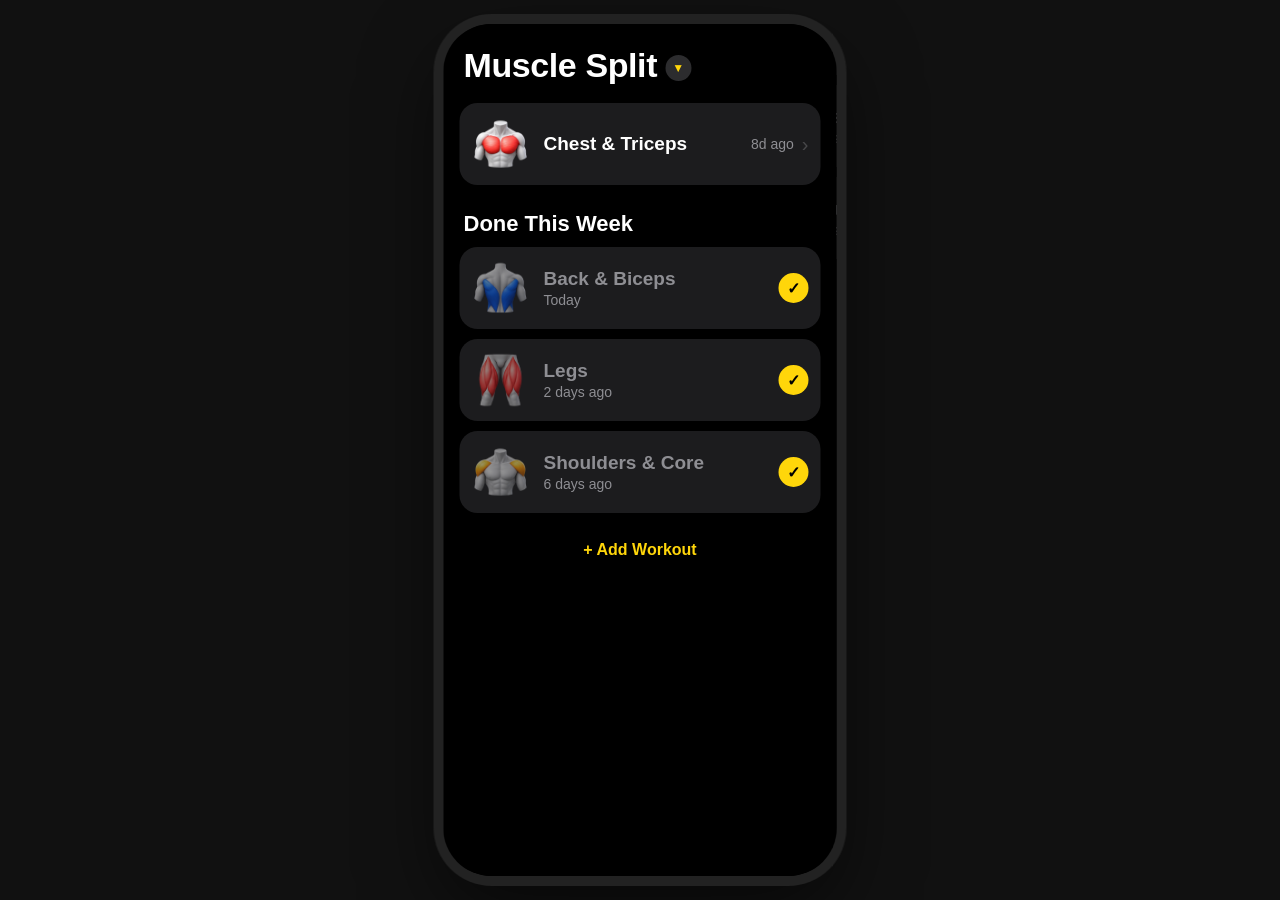
==== commit d62cb25c: "Remove 'Exercise X of Y' line from live workout" ====
--- a/index.html
+++ b/index.html
@@ -13,11 +13,11 @@
 <link rel="apple-touch-icon" href="icon-180.png">
 <link rel="icon" type="image/png" href="icon-192.png">
 <link rel="manifest" href="manifest.webmanifest">
-<link rel="stylesheet" href="app.css?v=18">
+<link rel="stylesheet" href="app.css?v=19">
 </head>
 <body>
 <div id="app"></div>
 <script src="core.js?v=28"></script>
-<script src="app.js?v=22"></script>
+<script src="app.js?v=23"></script>
 </body>
 </html>
--- a/app.css
+++ b/app.css
@@ -173,7 +173,7 @@
 .endb{background:#3a1a1a;color:#ff453a;font-weight:700;font-size:15px;padding:7px 16px;border-radius:16px}
 .tm{font-size:15px;color:var(--gray);font-weight:600}
 .elab{font-size:13px;color:var(--gray);text-transform:uppercase;letter-spacing:.3px;margin:10px 22px -4px;font-weight:600}
-.clock{font-size:56px;font-weight:800;color:var(--acc);font-variant-numeric:tabular-nums;margin:6px 20px 0;letter-spacing:-1px}
+.clock{font-size:56px;font-weight:800;color:var(--acc);font-variant-numeric:tabular-nums;margin:6px 20px 0;letter-spacing:-1px}.clock+.cur{margin-top:18px}
 .wn{font-size:17px;color:var(--gray);margin:0 20px 16px;font-weight:600}
 .cur{background:var(--card);border-radius:18px;margin:0 16px 10px;padding:14px}
 .ch{display:flex;align-items:center;gap:12px;margin-bottom:10px}.ch .ic{width:44px;height:44px;border-radius:10px}
